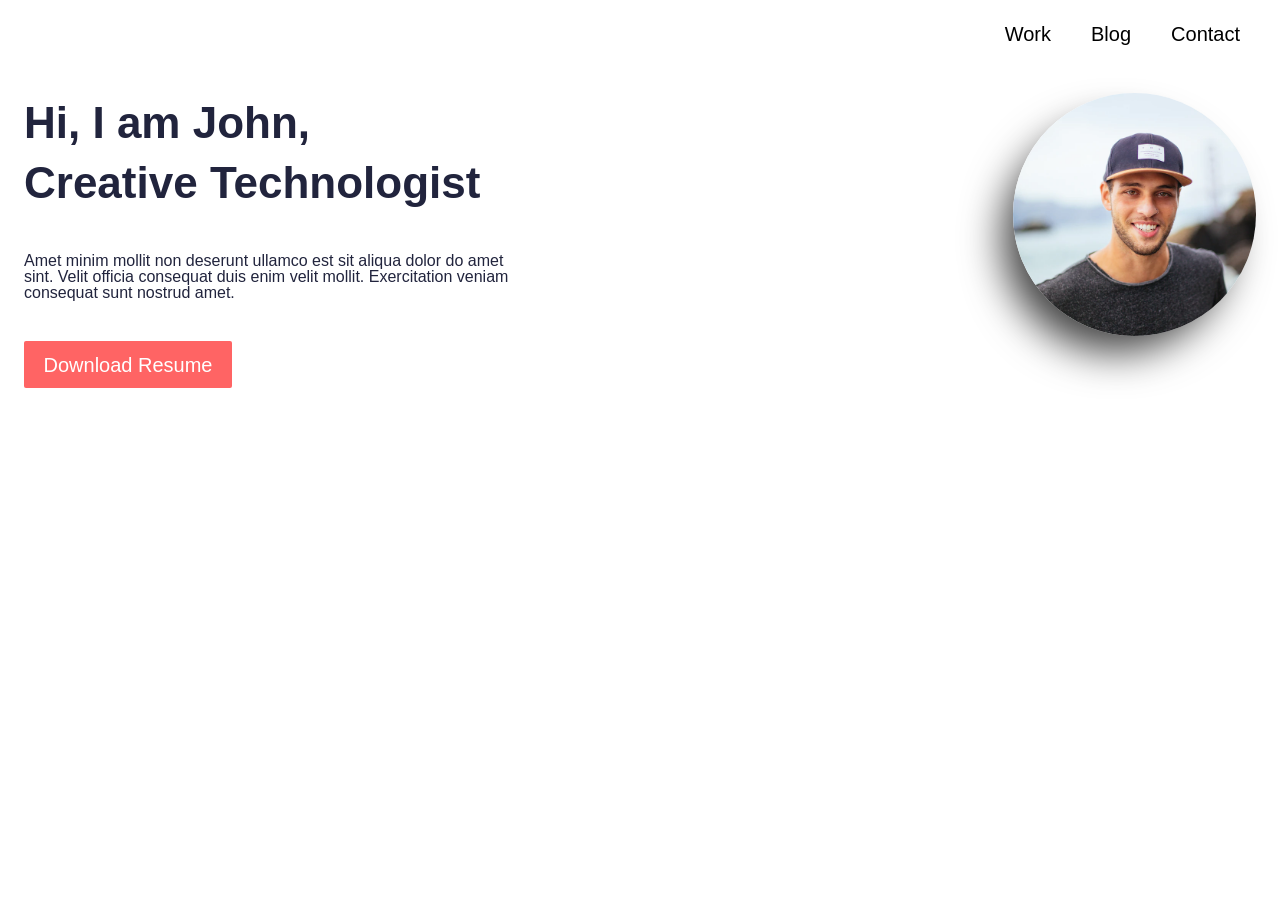
==== index.html @ c2d85d29 "feat: styles" ====
<!DOCTYPE html>
<html lang="en">
<head>
    <meta charset="UTF-8">
    <meta name="viewport" content="width=device-width, initial-scale=1.0">
    <title>Portfolio</title>
    <link rel="stylesheet" href="./index.css">
</head>
<body>
    <header>
        <nav>
            <ul>
                <li>
                    <a href="">Work</a>
                </li>
                <li>
                    <a href="">Blog</a>
                </li>
                <li>
                    <a href="">Contact</a>
                </li>
            </ul>
        </nav>
    </header>
    <main>
        <div class="left">
            <h1>Hi, I am John, <br>Creative Technologist</h1>
            <p>Amet minim mollit non deserunt ullamco est sit aliqua dolor do amet sint. Velit officia consequat duis enim velit mollit. Exercitation veniam consequat sunt nostrud amet.</p>
            <button class="download">Download Resume</button>
        </div>
        <div class="right">
            <img src="./image.png" alt="avatar">
        </div>
    </main>
    <section>
        
    </section>
    <footer></footer>
</body>
</html>
---- index.css ----
* {
    box-sizing: border-box;
    margin: 0;
    padding: 0;
    font-family: Heebo, sans-serif;
}

header {
    width: 100%;
    padding: 24px 40px;
}

ul {
    list-style: none;
    display: flex;
    justify-content: end;
    gap: 40px
}

li a {
    font-weight: 500;
    font-size: 20px;
    line-height: 100%;
    letter-spacing: 0px;
    text-align: right;
    text-decoration: none;
    color: #000000;
}

main {
    display: flex;
    justify-content: space-between;
    padding: 24px;
}

.left {
    display: flex;
    gap: 40px;
    flex-direction: column;
}

.left h1 {
    font-weight: 700;
    font-size: 44px;
    line-height: 60px;
    letter-spacing: 0px;
    color: #21243D;
}

.left p {
    width: 497px;
    font-weight: 400;
    font-size: 16px;
    line-height: 100%;
    letter-spacing: 0px;
    color: #21243D;
}

.download {
    font-family: Heebo, sans-serif;
    font-weight: 500;
    font-size: 20px;
    line-height: 100%;
    letter-spacing: 0px;
    color: #ffffff;
    width: 208px;
    height: 47px;
    opacity: 1;
    border-radius: 2px;
    background: #FF6464;
    padding: 8px 12px;
    border: none;
    cursor: pointer;
}

.right img {
    width: 243px;
    height: 243px;
    border-radius: 50%;
    object-fit: cover;
    box-shadow: -18px 24px 40px -8px rgba(0,0,0,0.75);
-webkit-box-shadow: -18px 24px 40px -8px rgba(0,0,0,0.75);
-moz-box-shadow: -18px 24px 40px -8px rgba(0,0,0,0.75);
}
.container{
    width: 100%;
    max-width: 856px;
    margin: 0 auto;
}
.post__header {
    display: flex; 
    justify-content: space-between;
    align-items: center;
    
}
post__header-title{
line-height: 60px;
size:24px;
font-weight:400px;

}



    @media screen and (width:425p){
    main{
        flex-direction: column-reverse;
        padding: 24px;


    }
    .left,.right{
        width: 100%;
    }

  
}
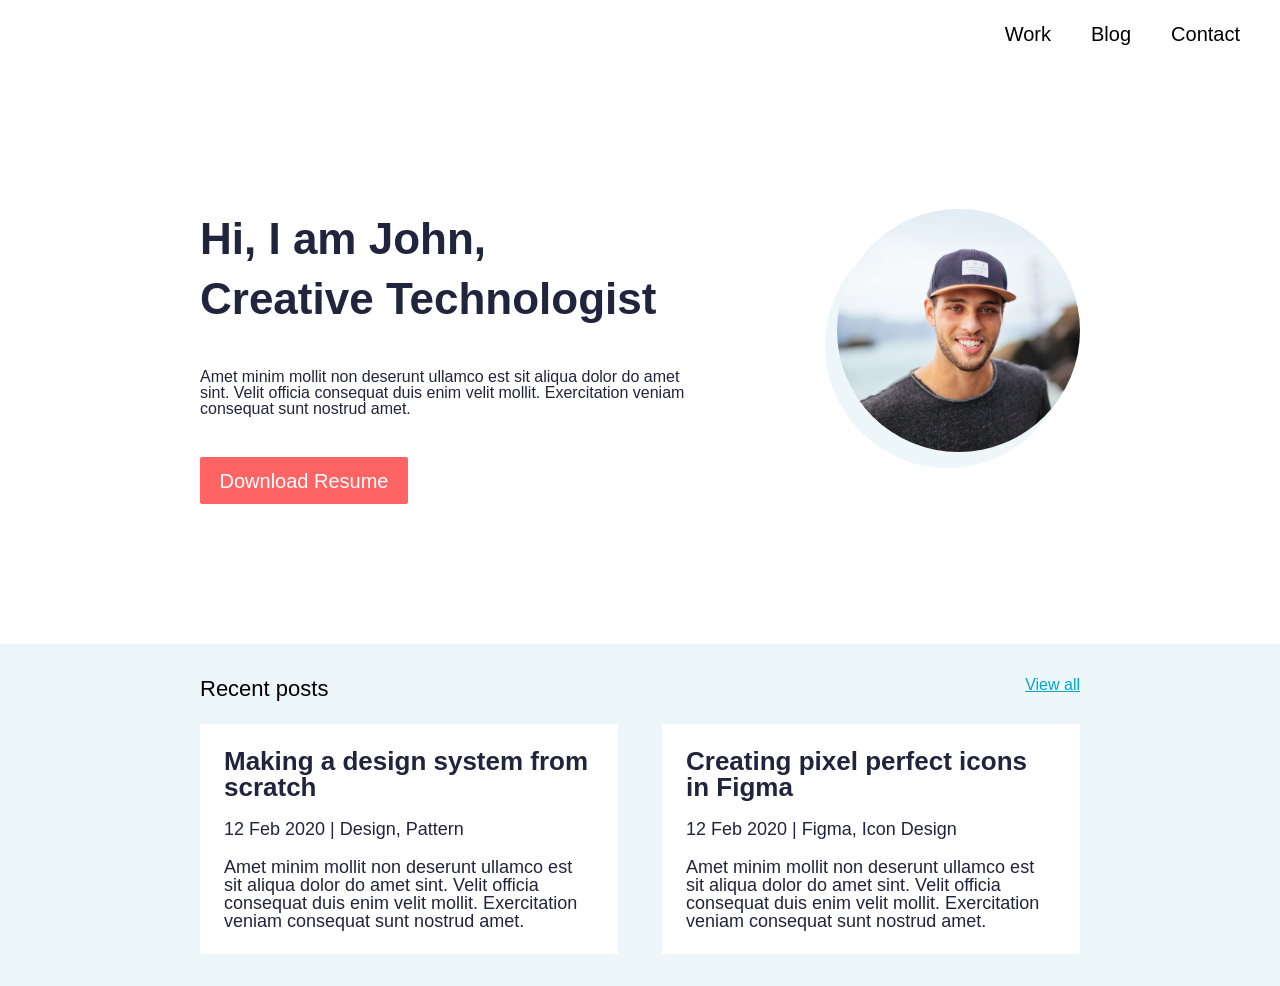
==== commit 1929dab6: "recent posts" ====
--- a/index.html
+++ b/index.html
@@ -22,7 +22,7 @@
             </ul>
         </nav>
     </header>
-    <main>
+    <main class="container">
         <div class="left">
             <h1>Hi, I am John, <br>Creative Technologist</h1>
             <p>Amet minim mollit non deserunt ullamco est sit aliqua dolor do amet sint. Velit officia consequat duis enim velit mollit. Exercitation veniam consequat sunt nostrud amet.</p>
@@ -32,8 +32,25 @@
             <img src="./image.png" alt="avatar">
         </div>
     </main>
-    <section>
-        
+    <section class="resent-posts">
+        <div class="container">
+            <div class="resent-posts_heading">
+                <p>Recent posts</p>
+                <a href="">View all</a>
+            </div>
+            <div class="resent-posts_items">
+                <div class="resent-posts_item">
+                    <h3>Making a design system from scratch</h3>
+                    <p>12 Feb 2020 <span>|</span> Design, Pattern</p>
+                    <p>Amet minim mollit non deserunt ullamco est sit aliqua dolor do amet sint. Velit officia consequat duis enim velit mollit. Exercitation veniam consequat sunt nostrud amet.</p>
+                </div>
+                <div class="resent-posts_item">
+                    <h3>Creating pixel perfect icons in Figma</h3>
+                    <p>12 Feb 2020 <span>|</span> Figma, Icon Design</p>
+                    <p>Amet minim mollit non deserunt ullamco est sit aliqua dolor do amet sint. Velit officia consequat duis enim velit mollit. Exercitation veniam consequat sunt nostrud amet.</p>
+                </div>
+            </div>
+        </div>
     </section>
     <footer></footer>
 </body>
--- a/index.css
+++ b/index.css
@@ -2,7 +2,6 @@
     box-sizing: border-box;
     margin: 0;
     padding: 0;
-    font-family: Heebo, sans-serif;
 }
 
 header {
@@ -18,6 +17,7 @@
 }
 
 li a {
+    font-family: Heebo, sans-serif;
     font-weight: 500;
     font-size: 20px;
     line-height: 100%;
@@ -30,7 +30,12 @@
 main {
     display: flex;
     justify-content: space-between;
-    padding: 24px;
+    padding-top: 140px;
+    padding-bottom: 140px;
+}
+
+.container {
+    margin: auto 200px;
 }
 
 .left {
@@ -40,6 +45,7 @@
 }
 
 .left h1 {
+    font-family: Heebo, sans-serif;
     font-weight: 700;
     font-size: 44px;
     line-height: 60px;
@@ -49,6 +55,7 @@
 
 .left p {
     width: 497px;
+    font-family: Heebo, sans-serif;
     font-weight: 400;
     font-size: 16px;
     line-height: 100%;
@@ -78,41 +85,92 @@
     height: 243px;
     border-radius: 50%;
     object-fit: cover;
-    box-shadow: -18px 24px 40px -8px rgba(0,0,0,0.75);
--webkit-box-shadow: -18px 24px 40px -8px rgba(0,0,0,0.75);
--moz-box-shadow: -18px 24px 40px -8px rgba(0,0,0,0.75);
+    box-shadow: -11px 15px 0px 1px rgba(237,247,250,1);
+    -webkit-box-shadow: -11px 15px 0px 1px rgba(237,247,250,1);
+    -moz-box-shadow: -11px 15px 0px 1px rgba(237,247,250,1);
 }
-.container{
+
+.resent-posts {
+    background-color: #EDF7FA;
+    padding: 32px 0;
+}
+
+.resent-posts_heading {
     width: 100%;
-    max-width: 856px;
-    margin: 0 auto;
+    display: flex;
+    justify-content: space-between;
 }
-.post__header {
-    display: flex; 
+
+.resent-posts_heading p {
+    font-family: Heebo, sans-serif;
+    font-weight: 400;
+    font-size: 22px;
+    letter-spacing: 0px;
+    vertical-align: bottom;
+}
+
+.resent-posts_heading a {
+    font-family: Heebo, sans-serif;
+    font-weight: 400;
+    font-size: 16px;
+    letter-spacing: 0px;
+    text-align: right;
+    color: #00A8CC;
+}
+
+.resent-posts_items {
+    display: flex;
     justify-content: space-between;
     align-items: center;
-    
-}
-post__header-title{
-line-height: 60px;
-size:24px;
-font-weight:400px;
-
+    margin-top: 22px;
+    gap: 20px;
 }
 
+.resent-posts_item {
+    width: 418px;
+    background-color: #FFFFFF;
+    padding: 24px;
+}
 
+.resent-posts_item h3 {
+    font-family: Heebo, sans-serif;
+    font-weight: 700;
+    font-size: 26px;
+    line-height: 100%;
+    letter-spacing: 0px;
+    color: #21243D;
+}
 
-    @media screen and (width:425p){
-    main{
+.resent-posts_item p {
+    font-family: Heebo, sans-serif;
+    font-weight: 400;
+    font-size: 18px;
+    line-height: 100%;
+    letter-spacing: 0px;
+    color: #21243D;
+    margin-top: 20px;
+}
+
+@media screen and (width: 425px) {
+    main {
         flex-direction: column-reverse;
         padding: 24px;
+    }
 
-
-    }
-    .left,.right{
+    .left, .right {
         width: 100%;
     }
 
-  
-}
+    .right {
+        display: flex;
+        align-items: center;
+    }
 
+    .left h1 {
+        font-family: Heebo, sans-serif;
+        font-weight: 700;
+        font-size: 32px;
+        line-height: 40px;
+        text-align: center;
+    }
+}
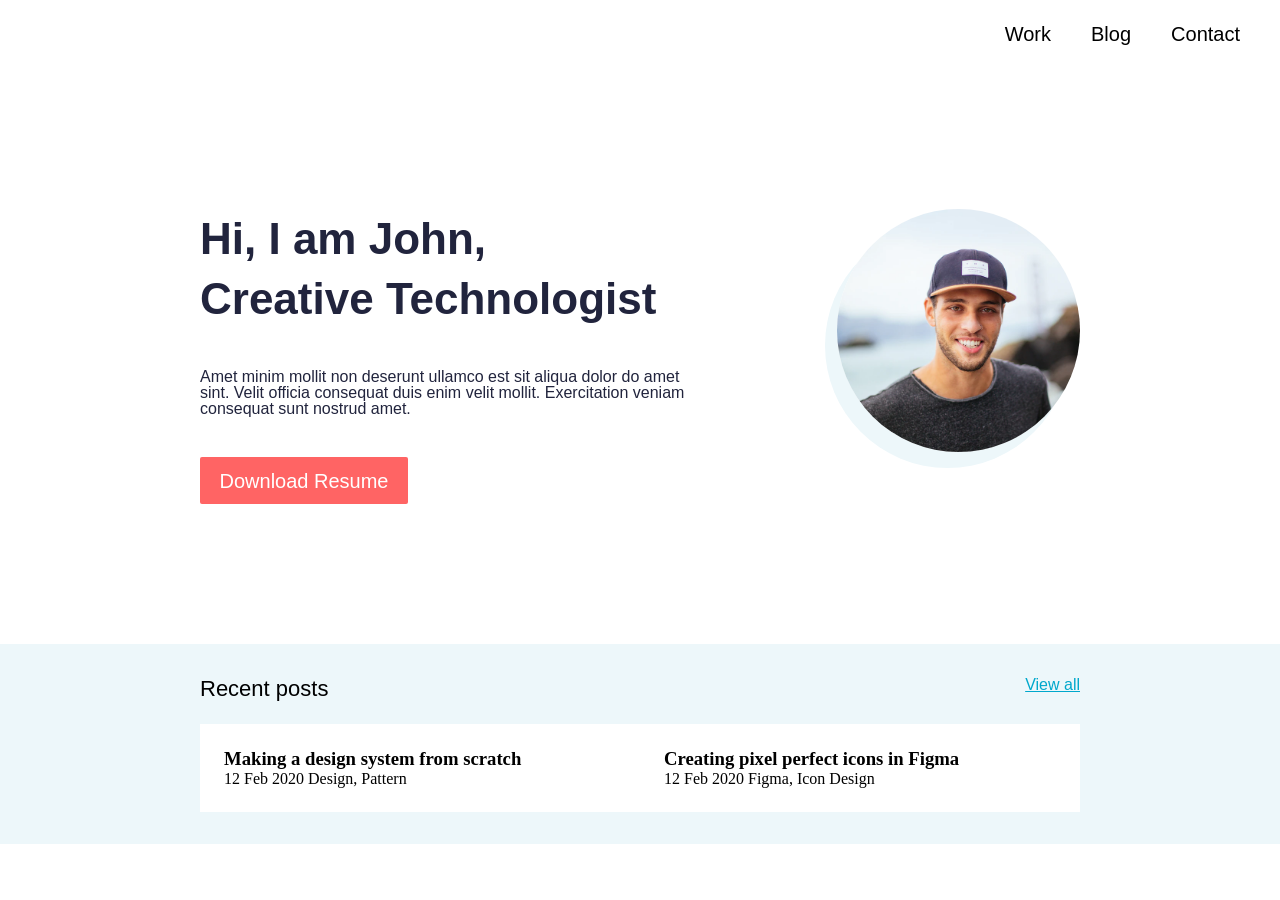
==== commit 90e74381: "recent posts" ====
--- a/index.html
+++ b/index.html
@@ -41,13 +41,12 @@
             <div class="resent-posts_items">
                 <div class="resent-posts_item">
                     <h3>Making a design system from scratch</h3>
-                    <p>12 Feb 2020 <span>|</span> Design, Pattern</p>
-                    <p>Amet minim mollit non deserunt ullamco est sit aliqua dolor do amet sint. Velit officia consequat duis enim velit mollit. Exercitation veniam consequat sunt nostrud amet.</p>
+                    <p>12 Feb 2020 <span></span> Design, Pattern</p>
                 </div>
                 <div class="resent-posts_item">
                     <h3>Creating pixel perfect icons in Figma</h3>
-                    <p>12 Feb 2020 <span>|</span> Figma, Icon Design</p>
-                    <p>Amet minim mollit non deserunt ullamco est sit aliqua dolor do amet sint. Velit officia consequat duis enim velit mollit. Exercitation veniam consequat sunt nostrud amet.</p>
+                    <p></p>
+                    <p>12 Feb 2020 <span> Figma, Icon Design</span></p>
                 </div>
             </div>
         </div>
--- a/index.css
+++ b/index.css
@@ -123,33 +123,14 @@
     justify-content: space-between;
     align-items: center;
     margin-top: 22px;
-    gap: 20px;
 }
 
 .resent-posts_item {
-    width: 418px;
     background-color: #FFFFFF;
     padding: 24px;
+    width: 50%;
 }
 
-.resent-posts_item h3 {
-    font-family: Heebo, sans-serif;
-    font-weight: 700;
-    font-size: 26px;
-    line-height: 100%;
-    letter-spacing: 0px;
-    color: #21243D;
-}
-
-.resent-posts_item p {
-    font-family: Heebo, sans-serif;
-    font-weight: 400;
-    font-size: 18px;
-    line-height: 100%;
-    letter-spacing: 0px;
-    color: #21243D;
-    margin-top: 20px;
-}
 
 @media screen and (width: 425px) {
     main {
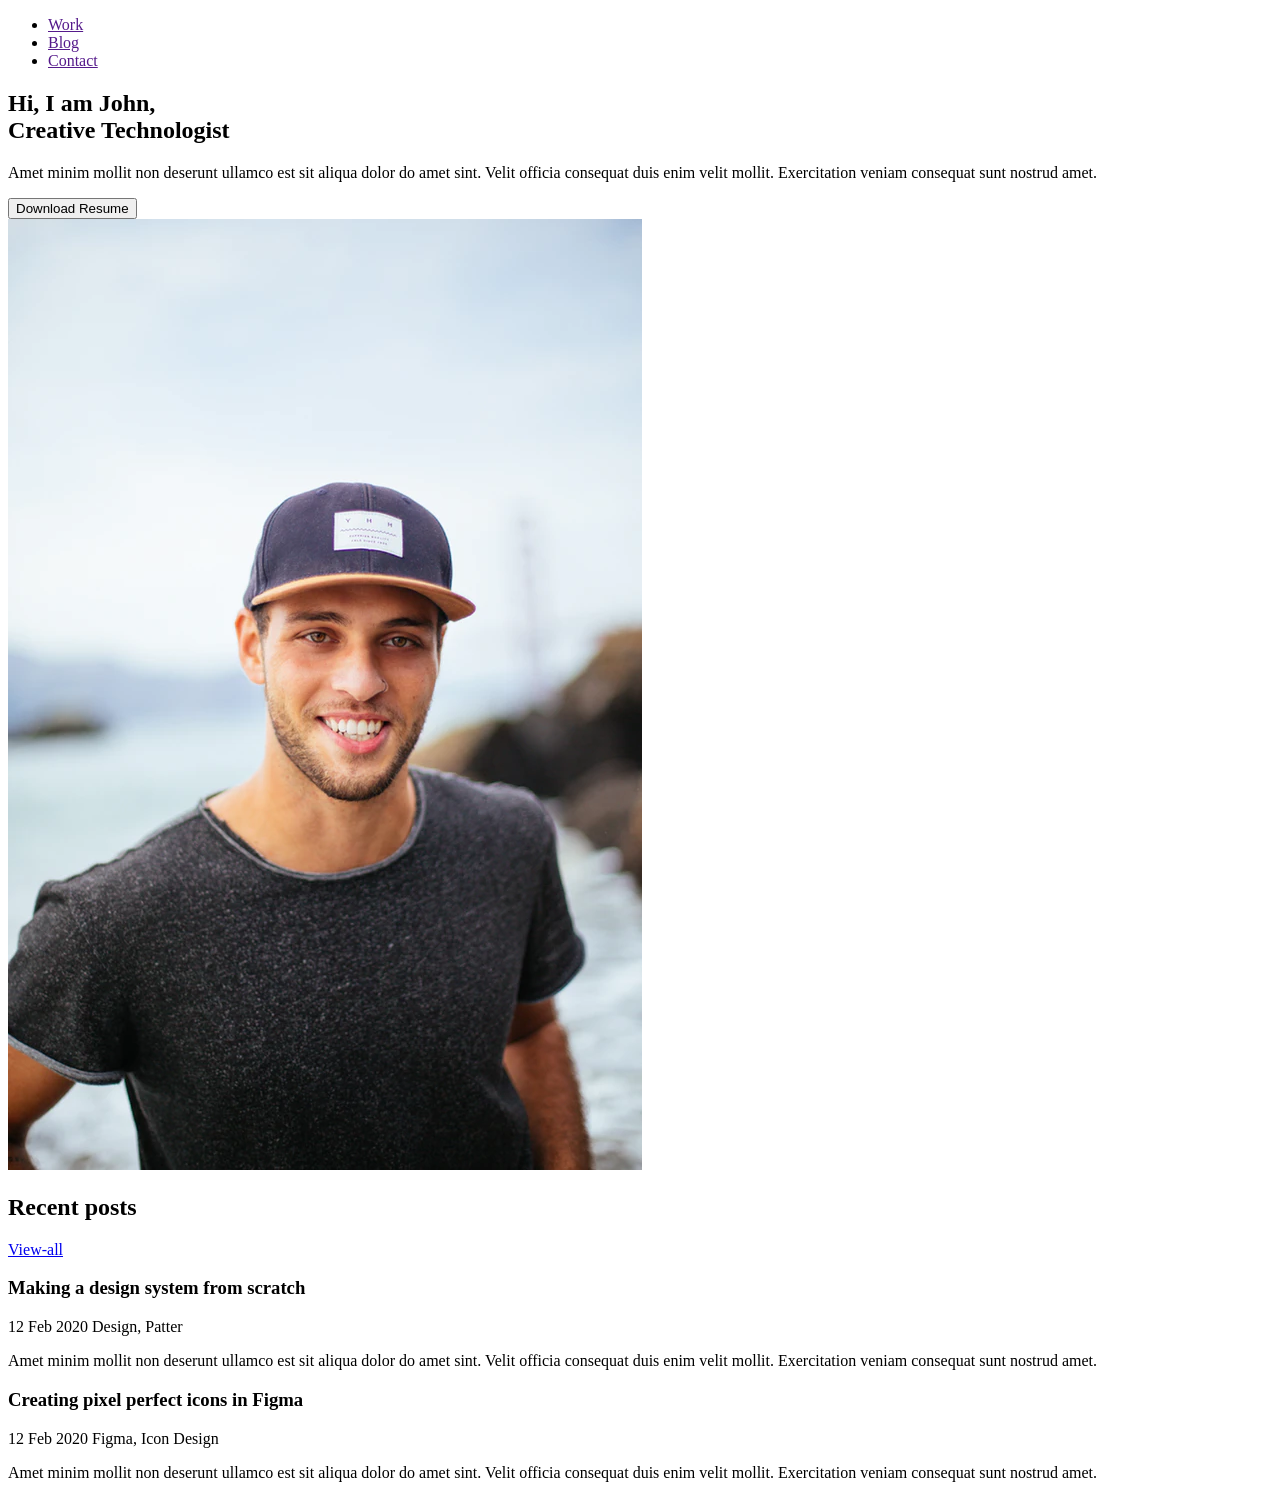
==== commit e943dd18: "add new files" ====
--- a/index.html
+++ b/index.html
@@ -4,53 +4,71 @@
     <meta charset="UTF-8">
     <meta name="viewport" content="width=device-width, initial-scale=1.0">
     <title>Portfolio</title>
-    <link rel="stylesheet" href="./index.css">
+    <link rel="stylesheet" href="./index copy.css.css">
 </head>
 <body>
-    <header>
-        <nav>
-            <ul>
-                <li>
-                    <a href="">Work</a>
-                </li>
-                <li>
-                    <a href="">Blog</a>
-                </li>
-                <li>
-                    <a href="">Contact</a>
-                </li>
+     <header class="container">
+        <nav aria-label="Main">
+            <ul class="nav-list">
+                <li ><a href="">Work</a></li>
+                <li><a href="">Blog</a></li>
+                <li><a href="">Contact</a></li>
             </ul>
         </nav>
     </header>
-    <main class="container">
-        <div class="left">
-            <h1>Hi, I am John, <br>Creative Technologist</h1>
-            <p>Amet minim mollit non deserunt ullamco est sit aliqua dolor do amet sint. Velit officia consequat duis enim velit mollit. Exercitation veniam consequat sunt nostrud amet.</p>
-            <button class="download">Download Resume</button>
-        </div>
-        <div class="right">
+
+    <main>
+        <!-- Hero -->
+        <section class="hero container">
+            <div class="hero-text">
+                <h1>Hi, I am John, <br>Creative Technologist</h1>
+                <p>Amet minim mollit non deserunt ullamco est sit aliqua dolor do amet sint. Velit officia consequat duis enim velit mollit. Exercitation veniam consequat sunt nostrud amet.</p>
+                <button class="download">Download Resume</button>
+            </div>
             <img src="./image.png" alt="avatar">
-        </div>
-    </main>
-    <section class="resent-posts">
-        <div class="container">
-            <div class="resent-posts_heading">
-                <p>Recent posts</p>
-                <a href="">View all</a>
-            </div>
-            <div class="resent-posts_items">
-                <div class="resent-posts_item">
-                    <h3>Making a design system from scratch</h3>
-                    <p>12 Feb 2020 <span></span> Design, Pattern</p>
-                </div>
-                <div class="resent-posts_item">
-                    <h3>Creating pixel perfect icons in Figma</h3>
-                    <p></p>
-                    <p>12 Feb 2020 <span> Figma, Icon Design</span></p>
+        </section>
+
+          <!-- Recent posts -->
+        <section class="recent-posts" id="blog">
+            <div class="container">
+                <section class="recent-posts">
+                    <div class="selection-header">
+                        <h2>Recent posts</h2>
+                        <a href="#" class="view-all">View-all</a>
+                     </div>
+
+                <div class="posts-cards">
+                    <!-- article — самостоятельная, завершённая часть контента -->
+                    <article class="card">
+                        <h3>Making a design system from scratch</h3>
+                        <p class="card-info">
+                            <time datetime="time">12 Feb 2020</time>
+                            <span class="divider" aria-hidden="true"></span>
+                            <span>Design, Patter</span>
+                        </p>
+                        <p>Amet minim mollit non deserunt ullamco est sit aliqua dolor do amet sint. Velit officia consequat duis enim velit mollit. Exercitation veniam consequat sunt nostrud amet.</p>
+                    </article class="card">
+                    <article>
+                        <h3>Creating pixel perfect icons in Figma</h3>
+                        <p>
+                            <time datetime="time">12 Feb 2020</time>
+                            <span class="divider" aria-hidden="true"></span>
+                            <span>Figma, Icon Design</span>
+                        </p>
+                        <p>Amet minim mollit non deserunt ullamco est sit aliqua dolor do amet sint. Velit officia consequat duis enim velit mollit. Exercitation veniam consequat sunt nostrud amet.</p>
+                    </article>
                 </div>
             </div>
-        </div>
-    </section>
-    <footer></footer>
+        </section>
+
+        <section class="works container">
+            <h2></h2>
+        </section>
+    </main>
+
+    <footer>
+
+    </footer>
+    
 </body>
 </html>
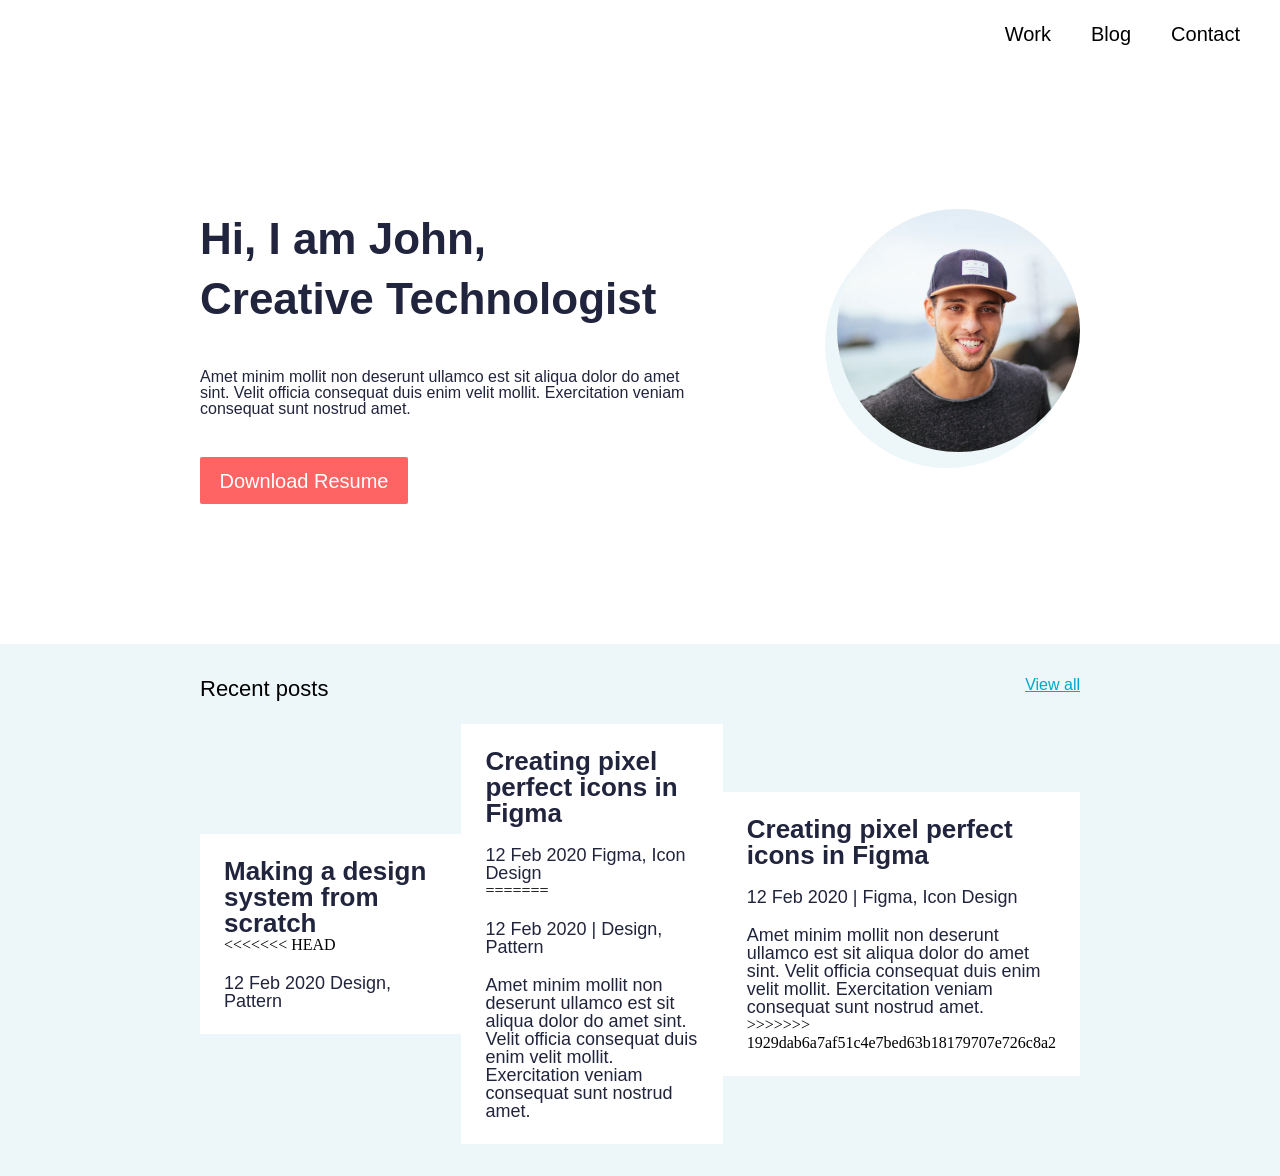
==== commit d1f14871: "Resolve merge conflict with main" ====
--- a/index.html
+++ b/index.html
@@ -4,71 +4,63 @@
     <meta charset="UTF-8">
     <meta name="viewport" content="width=device-width, initial-scale=1.0">
     <title>Portfolio</title>
-    <link rel="stylesheet" href="./index copy.css.css">
+    <link rel="stylesheet" href="./index.css">
 </head>
 <body>
-     <header class="container">
-        <nav aria-label="Main">
-            <ul class="nav-list">
-                <li ><a href="">Work</a></li>
-                <li><a href="">Blog</a></li>
-                <li><a href="">Contact</a></li>
+    <header>
+        <nav>
+            <ul>
+                <li>
+                    <a href="">Work</a>
+                </li>
+                <li>
+                    <a href="">Blog</a>
+                </li>
+                <li>
+                    <a href="">Contact</a>
+                </li>
             </ul>
         </nav>
     </header>
-
-    <main>
-        <!-- Hero -->
-        <section class="hero container">
-            <div class="hero-text">
-                <h1>Hi, I am John, <br>Creative Technologist</h1>
-                <p>Amet minim mollit non deserunt ullamco est sit aliqua dolor do amet sint. Velit officia consequat duis enim velit mollit. Exercitation veniam consequat sunt nostrud amet.</p>
-                <button class="download">Download Resume</button>
+    <main class="container">
+        <div class="left">
+            <h1>Hi, I am John, <br>Creative Technologist</h1>
+            <p>Amet minim mollit non deserunt ullamco est sit aliqua dolor do amet sint. Velit officia consequat duis enim velit mollit. Exercitation veniam consequat sunt nostrud amet.</p>
+            <button class="download">Download Resume</button>
+        </div>
+        <div class="right">
+            <img src="./image.png" alt="avatar">
+        </div>
+    </main>
+    <section class="resent-posts">
+        <div class="container">
+            <div class="resent-posts_heading">
+                <p>Recent posts</p>
+                <a href="">View all</a>
             </div>
-            <img src="./image.png" alt="avatar">
-        </section>
-
-          <!-- Recent posts -->
-        <section class="recent-posts" id="blog">
-            <div class="container">
-                <section class="recent-posts">
-                    <div class="selection-header">
-                        <h2>Recent posts</h2>
-                        <a href="#" class="view-all">View-all</a>
-                     </div>
-
-                <div class="posts-cards">
-                    <!-- article — самостоятельная, завершённая часть контента -->
-                    <article class="card">
-                        <h3>Making a design system from scratch</h3>
-                        <p class="card-info">
-                            <time datetime="time">12 Feb 2020</time>
-                            <span class="divider" aria-hidden="true"></span>
-                            <span>Design, Patter</span>
-                        </p>
-                        <p>Amet minim mollit non deserunt ullamco est sit aliqua dolor do amet sint. Velit officia consequat duis enim velit mollit. Exercitation veniam consequat sunt nostrud amet.</p>
-                    </article class="card">
-                    <article>
-                        <h3>Creating pixel perfect icons in Figma</h3>
-                        <p>
-                            <time datetime="time">12 Feb 2020</time>
-                            <span class="divider" aria-hidden="true"></span>
-                            <span>Figma, Icon Design</span>
-                        </p>
-                        <p>Amet minim mollit non deserunt ullamco est sit aliqua dolor do amet sint. Velit officia consequat duis enim velit mollit. Exercitation veniam consequat sunt nostrud amet.</p>
-                    </article>
+            <div class="resent-posts_items">
+                <div class="resent-posts_item">
+                    <h3>Making a design system from scratch</h3>
+<<<<<<< HEAD
+                    <p>12 Feb 2020 <span></span> Design, Pattern</p>
+                </div>
+                <div class="resent-posts_item">
+                    <h3>Creating pixel perfect icons in Figma</h3>
+                    <p></p>
+                    <p>12 Feb 2020 <span> Figma, Icon Design</span></p>
+=======
+                    <p>12 Feb 2020 <span>|</span> Design, Pattern</p>
+                    <p>Amet minim mollit non deserunt ullamco est sit aliqua dolor do amet sint. Velit officia consequat duis enim velit mollit. Exercitation veniam consequat sunt nostrud amet.</p>
+                </div>
+                <div class="resent-posts_item">
+                    <h3>Creating pixel perfect icons in Figma</h3>
+                    <p>12 Feb 2020 <span>|</span> Figma, Icon Design</p>
+                    <p>Amet minim mollit non deserunt ullamco est sit aliqua dolor do amet sint. Velit officia consequat duis enim velit mollit. Exercitation veniam consequat sunt nostrud amet.</p>
+>>>>>>> 1929dab6a7af51c4e7bed63b18179707e726c8a2
                 </div>
             </div>
-        </section>
-
-        <section class="works container">
-            <h2></h2>
-        </section>
-    </main>
-
-    <footer>
-
-    </footer>
-    
+        </div>
+    </section>
+    <footer></footer>
 </body>
 </html>
--- a/index.css
+++ b/index.css
@@ -0,0 +1,187 @@
+* {
+    box-sizing: border-box;
+    margin: 0;
+    padding: 0;
+}
+
+header {
+    width: 100%;
+    padding: 24px 40px;
+}
+
+ul {
+    list-style: none;
+    display: flex;
+    justify-content: end;
+    gap: 40px
+}
+
+li a {
+    font-family: Heebo, sans-serif;
+    font-weight: 500;
+    font-size: 20px;
+    line-height: 100%;
+    letter-spacing: 0px;
+    text-align: right;
+    text-decoration: none;
+    color: #000000;
+}
+
+main {
+    display: flex;
+    justify-content: space-between;
+    padding-top: 140px;
+    padding-bottom: 140px;
+}
+
+.container {
+    margin: auto 200px;
+}
+
+.left {
+    display: flex;
+    gap: 40px;
+    flex-direction: column;
+}
+
+.left h1 {
+    font-family: Heebo, sans-serif;
+    font-weight: 700;
+    font-size: 44px;
+    line-height: 60px;
+    letter-spacing: 0px;
+    color: #21243D;
+}
+
+.left p {
+    width: 497px;
+    font-family: Heebo, sans-serif;
+    font-weight: 400;
+    font-size: 16px;
+    line-height: 100%;
+    letter-spacing: 0px;
+    color: #21243D;
+}
+
+.download {
+    font-family: Heebo, sans-serif;
+    font-weight: 500;
+    font-size: 20px;
+    line-height: 100%;
+    letter-spacing: 0px;
+    color: #ffffff;
+    width: 208px;
+    height: 47px;
+    opacity: 1;
+    border-radius: 2px;
+    background: #FF6464;
+    padding: 8px 12px;
+    border: none;
+    cursor: pointer;
+}
+
+.right img {
+    width: 243px;
+    height: 243px;
+    border-radius: 50%;
+    object-fit: cover;
+    box-shadow: -11px 15px 0px 1px rgba(237,247,250,1);
+    -webkit-box-shadow: -11px 15px 0px 1px rgba(237,247,250,1);
+    -moz-box-shadow: -11px 15px 0px 1px rgba(237,247,250,1);
+}
+
+.resent-posts {
+    background-color: #EDF7FA;
+    padding: 32px 0;
+}
+
+.resent-posts_heading {
+    width: 100%;
+    display: flex;
+    justify-content: space-between;
+}
+
+.resent-posts_heading p {
+    font-family: Heebo, sans-serif;
+    font-weight: 400;
+    font-size: 22px;
+    letter-spacing: 0px;
+    vertical-align: bottom;
+}
+
+.resent-posts_heading a {
+    font-family: Heebo, sans-serif;
+    font-weight: 400;
+    font-size: 16px;
+    letter-spacing: 0px;
+    text-align: right;
+    color: #00A8CC;
+}
+
+.resent-posts_items {
+    display: flex;
+    justify-content: space-between;
+    align-items: center;
+    margin-top: 22px;
+<<<<<<< HEAD
+}
+
+.resent-posts_item {
+    background-color: #FFFFFF;
+    padding: 24px;
+    width: 50%;
+}
+
+=======
+    gap: 20px;
+}
+
+.resent-posts_item {
+    width: 418px;
+    background-color: #FFFFFF;
+    padding: 24px;
+}
+
+.resent-posts_item h3 {
+    font-family: Heebo, sans-serif;
+    font-weight: 700;
+    font-size: 26px;
+    line-height: 100%;
+    letter-spacing: 0px;
+    color: #21243D;
+}
+
+.resent-posts_item p {
+    font-family: Heebo, sans-serif;
+    font-weight: 400;
+    font-size: 18px;
+    line-height: 100%;
+    letter-spacing: 0px;
+    color: #21243D;
+    margin-top: 20px;
+}
+>>>>>>> 1929dab6a7af51c4e7bed63b18179707e726c8a2
+
+@media screen and (width: 425px) {
+    main {
+        flex-direction: column-reverse;
+        padding: 24px;
+    }
+
+    .left, .right {
+        width: 100%;
+    }
+
+    .right {
+        display: flex;
+        align-items: center;
+    }
+
+    .left h1 {
+        font-family: Heebo, sans-serif;
+        font-weight: 700;
+        font-size: 32px;
+        line-height: 40px;
+        text-align: center;
+    }
+}
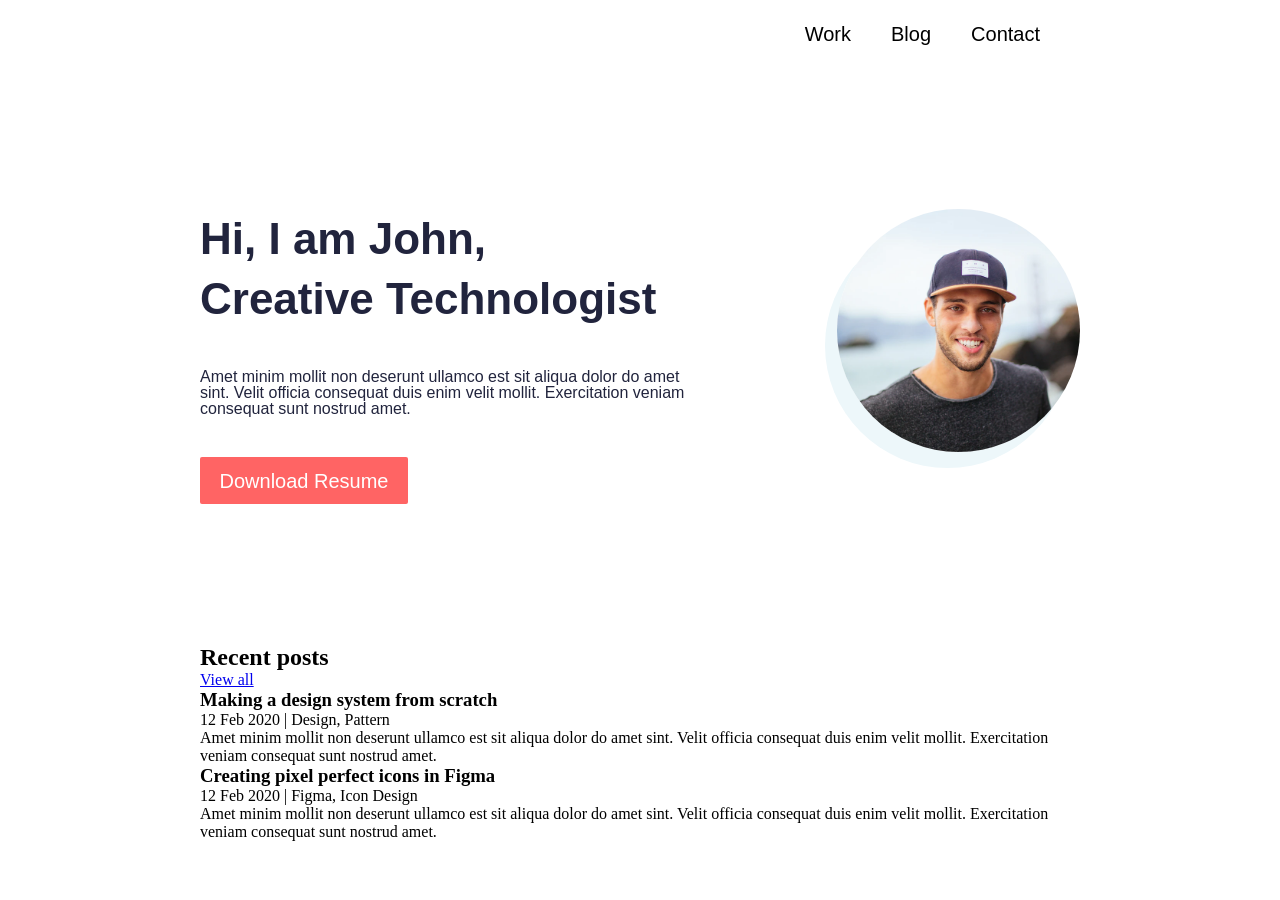
==== commit d5fe7f36: "Finish Lending" ====
--- a/index.html
+++ b/index.html
@@ -7,7 +7,8 @@
     <link rel="stylesheet" href="./index.css">
 </head>
 <body>
-    <header>
+    <div class="container">
+        <header>
         <nav>
             <ul>
                 <li>
@@ -21,8 +22,10 @@
                 </li>
             </ul>
         </nav>
-    </header>
-    <main class="container">
+         </header></div>
+<div class="container">
+        <main>
+        
         <div class="left">
             <h1>Hi, I am John, <br>Creative Technologist</h1>
             <p>Amet minim mollit non deserunt ullamco est sit aliqua dolor do amet sint. Velit officia consequat duis enim velit mollit. Exercitation veniam consequat sunt nostrud amet.</p>
@@ -31,36 +34,41 @@
         <div class="right">
             <img src="./image.png" alt="avatar">
         </div>
-    </main>
-    <section class="resent-posts">
-        <div class="container">
-            <div class="resent-posts_heading">
-                <p>Recent posts</p>
-                <a href="">View all</a>
-            </div>
-            <div class="resent-posts_items">
-                <div class="resent-posts_item">
-                    <h3>Making a design system from scratch</h3>
-<<<<<<< HEAD
-                    <p>12 Feb 2020 <span></span> Design, Pattern</p>
+   
+        </div>
+            <section class="recent-posts">
+            <div class="container">
+                <div class="section-header">
+                    <h2>Recent posts</h2>
+                    <a href="#" class="view-all">View all</a>
                 </div>
-                <div class="resent-posts_item">
-                    <h3>Creating pixel perfect icons in Figma</h3>
-                    <p></p>
-                    <p>12 Feb 2020 <span> Figma, Icon Design</span></p>
-=======
-                    <p>12 Feb 2020 <span>|</span> Design, Pattern</p>
-                    <p>Amet minim mollit non deserunt ullamco est sit aliqua dolor do amet sint. Velit officia consequat duis enim velit mollit. Exercitation veniam consequat sunt nostrud amet.</p>
-                </div>
-                <div class="resent-posts_item">
-                    <h3>Creating pixel perfect icons in Figma</h3>
-                    <p>12 Feb 2020 <span>|</span> Figma, Icon Design</p>
-                    <p>Amet minim mollit non deserunt ullamco est sit aliqua dolor do amet sint. Velit officia consequat duis enim velit mollit. Exercitation veniam consequat sunt nostrud amet.</p>
->>>>>>> 1929dab6a7af51c4e7bed63b18179707e726c8a2
+                <div class="posts-cards">
+                    <!-- article - семантический элемент, который представляет собой самостоятельную, 
+                     независимую и завершённую часть контента на страницее -->
+                    <article class="card">
+                            <h3>Making a design system from scratch</h3>
+                            <div class="card-info">
+                                <span>12 Feb 2020</span>
+                                <span class="divider">|</span>
+                                <span>Design, Pattern</span>
+                            </div>
+                            <p>Amet minim mollit non deserunt ullamco est sit aliqua dolor do amet sint. Velit officia consequat duis enim velit mollit. Exercitation veniam consequat sunt nostrud amet.</p>
+                    </article>
+                    <article class="card">
+                            <h3>Creating pixel perfect icons in Figma</h3>
+                            <div class="card-info">
+                                <span>12 Feb 2020</span>
+                                <span class="divider">|</span>
+                                <span>Figma, Icon Design</span>
+                            </div>
+                            <p>Amet minim mollit non deserunt ullamco est sit aliqua dolor do amet sint. Velit officia consequat duis enim velit mollit. Exercitation veniam consequat sunt nostrud amet.</p>
+                    </article>
                 </div>
             </div>
-        </div>
-    </section>
-    <footer></footer>
+        </section>
+         </main>    
+    <footer>
+        
+    </footer>
 </body>
 </html>
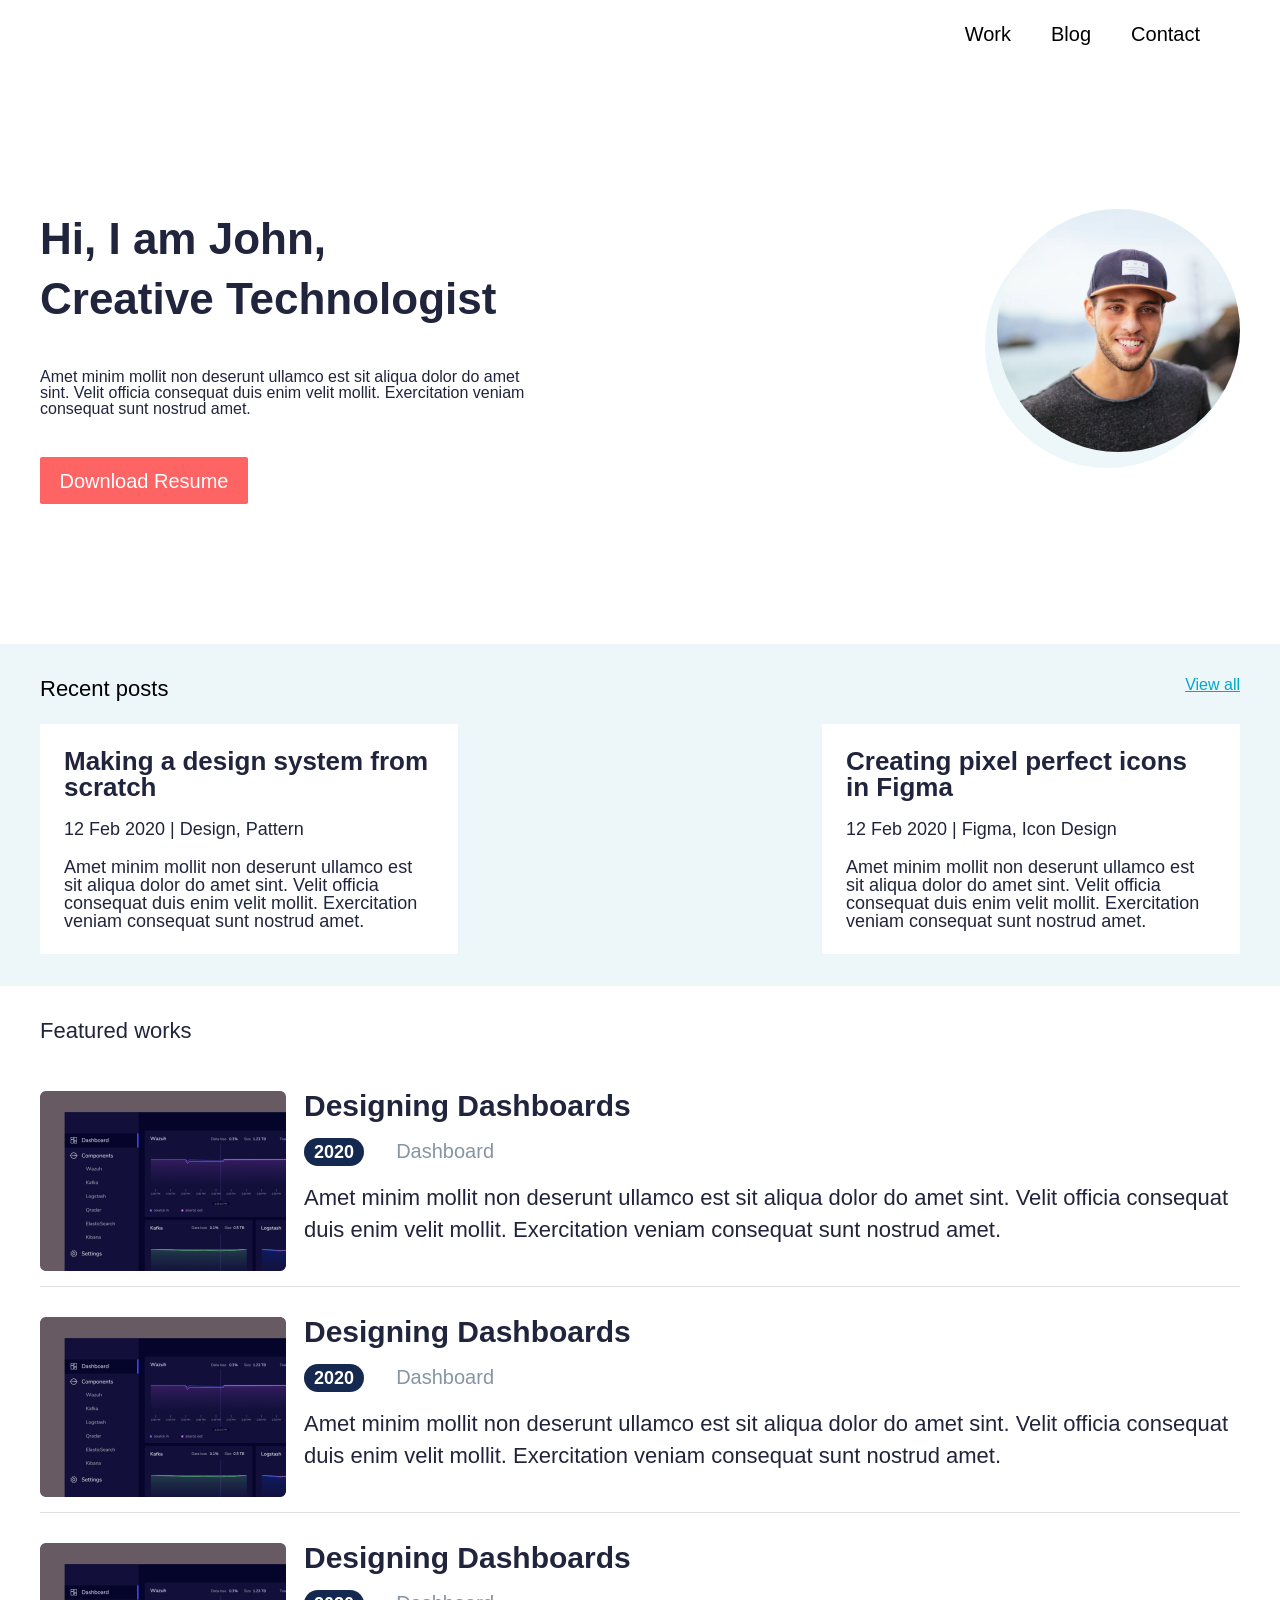
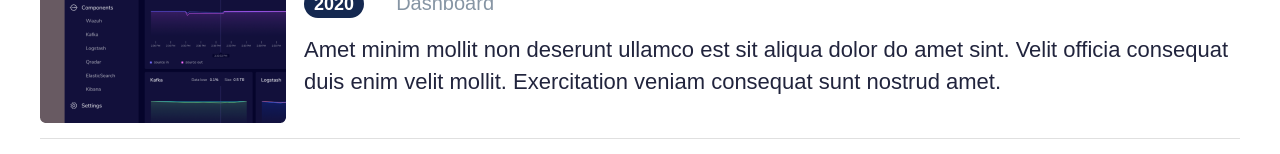
==== commit 0f3ce9bc: "works" ====
--- a/index.html
+++ b/index.html
@@ -7,8 +7,7 @@
     <link rel="stylesheet" href="./index.css">
 </head>
 <body>
-    <div class="container">
-        <header>
+    <header>
         <nav>
             <ul>
                 <li>
@@ -22,10 +21,8 @@
                 </li>
             </ul>
         </nav>
-         </header></div>
-<div class="container">
-        <main>
-        
+    </header>
+    <main class="container">
         <div class="left">
             <h1>Hi, I am John, <br>Creative Technologist</h1>
             <p>Amet minim mollit non deserunt ullamco est sit aliqua dolor do amet sint. Velit officia consequat duis enim velit mollit. Exercitation veniam consequat sunt nostrud amet.</p>
@@ -34,41 +31,67 @@
         <div class="right">
             <img src="./image.png" alt="avatar">
         </div>
-   
-        </div>
-            <section class="recent-posts">
-            <div class="container">
-                <div class="section-header">
-                    <h2>Recent posts</h2>
-                    <a href="#" class="view-all">View all</a>
+    </main>
+    <section class="resent-posts">
+        <div class="container">
+            <div class="resent-posts_heading">
+                <p>Recent posts</p>
+                <a href="">View all</a>
+            </div>
+            <div class="resent-posts_items">
+                <div class="resent-posts_item">
+                    <h3>Making a design system from scratch</h3>
+                    <p>12 Feb 2020 <span>|</span> Design, Pattern</p>
+                    <p>Amet minim mollit non deserunt ullamco est sit aliqua dolor do amet sint. Velit officia consequat duis enim velit mollit. Exercitation veniam consequat sunt nostrud amet.</p>
                 </div>
-                <div class="posts-cards">
-                    <!-- article - семантический элемент, который представляет собой самостоятельную, 
-                     независимую и завершённую часть контента на страницее -->
-                    <article class="card">
-                            <h3>Making a design system from scratch</h3>
-                            <div class="card-info">
-                                <span>12 Feb 2020</span>
-                                <span class="divider">|</span>
-                                <span>Design, Pattern</span>
-                            </div>
-                            <p>Amet minim mollit non deserunt ullamco est sit aliqua dolor do amet sint. Velit officia consequat duis enim velit mollit. Exercitation veniam consequat sunt nostrud amet.</p>
-                    </article>
-                    <article class="card">
-                            <h3>Creating pixel perfect icons in Figma</h3>
-                            <div class="card-info">
-                                <span>12 Feb 2020</span>
-                                <span class="divider">|</span>
-                                <span>Figma, Icon Design</span>
-                            </div>
-                            <p>Amet minim mollit non deserunt ullamco est sit aliqua dolor do amet sint. Velit officia consequat duis enim velit mollit. Exercitation veniam consequat sunt nostrud amet.</p>
-                    </article>
+                <div class="resent-posts_item">
+                    <h3>Creating pixel perfect icons in Figma</h3>
+                    <p>12 Feb 2020 <span>|</span> Figma, Icon Design</p>
+                    <p>Amet minim mollit non deserunt ullamco est sit aliqua dolor do amet sint. Velit officia consequat duis enim velit mollit. Exercitation veniam consequat sunt nostrud amet.</p>
                 </div>
             </div>
-        </section>
-         </main>    
-    <footer>
-        
-    </footer>
+        </div>
+    </section>
+    <section class="works container">
+        <p>Featured works</p>
+
+        <div class="works_block">
+            <img src="./first.png" alt="#" width="246">
+
+            <div class="works_block_content">
+                <h3>Designing Dashboards</h3>
+                <p>
+                    <span class="year">2020</span>
+                    <span class="work-title">Dashboard</span>
+                </p>
+                <p class="work-text">Amet minim mollit non deserunt ullamco est sit aliqua dolor do amet sint. Velit officia consequat duis enim velit mollit. Exercitation veniam consequat sunt nostrud amet.</p>
+            </div>
+        </div>
+        <div class="works_block">
+            <img src="./first.png" alt="#" width="246">
+
+            <div class="works_block_content">
+                <h3>Designing Dashboards</h3>
+                <p>
+                    <span class="year">2020</span>
+                    <span class="work-title">Dashboard</span>
+                </p>
+                <p class="work-text">Amet minim mollit non deserunt ullamco est sit aliqua dolor do amet sint. Velit officia consequat duis enim velit mollit. Exercitation veniam consequat sunt nostrud amet.</p>
+            </div>
+        </div>
+        <div class="works_block">
+            <img src="./first.png" alt="#" width="246">
+
+            <div class="works_block_content">
+                <h3>Designing Dashboards</h3>
+                <p>
+                    <span class="year">2020</span>
+                    <span class="work-title">Dashboard</span>
+                </p>
+                <p class="work-text">Amet minim mollit non deserunt ullamco est sit aliqua dolor do amet sint. Velit officia consequat duis enim velit mollit. Exercitation veniam consequat sunt nostrud amet.</p>
+            </div>
+        </div>
+    </section>
+    <footer></footer>
 </body>
 </html>
--- a/index.css
+++ b/index.css
@@ -5,8 +5,9 @@
 }
 
 header {
-    width: 100%;
+    max-width: 1200px;
     padding: 24px 40px;
+    margin: 0 auto;
 }
 
 ul {
@@ -35,7 +36,8 @@
 }
 
 .container {
-    margin: auto 200px;
+    max-width: 1200px;
+    margin: 0 auto;
 }
 
 .left {
@@ -123,16 +125,6 @@
     justify-content: space-between;
     align-items: center;
     margin-top: 22px;
-<<<<<<< HEAD
-}
-
-.resent-posts_item {
-    background-color: #FFFFFF;
-    padding: 24px;
-    width: 50%;
-}
-
-=======
     gap: 20px;
 }
 
@@ -160,7 +152,68 @@
     color: #21243D;
     margin-top: 20px;
 }
->>>>>>> 1929dab6a7af51c4e7bed63b18179707e726c8a2
+
+.works {
+    margin: 15px auto;
+}
+
+.works p {
+    font-family: Heebo, sans-serif;
+    font-weight: 400;
+    font-size: 22px;
+    line-height: 60px;
+    letter-spacing: 0px;
+    color: #21243D;
+}
+
+.works_block {
+    width: 100%;
+    display: flex;
+    gap: 18px;
+    border-bottom: 1px solid #E0E0E0;
+    padding-bottom: 15px;
+    margin-top: 30px;
+}
+
+.works_block_content h3 {
+    font-family: Heebo, sans-serif;
+    font-weight: 700;
+    font-size: 30px;
+    line-height: 100%;
+    letter-spacing: 0px;
+    color: #21243D;
+}
+
+.year {
+    font-family: Heebo, sans-serif;
+    font-weight: 900;
+    font-size: 18px;
+    line-height: 60px;
+    letter-spacing: 0px;
+    color: #FFFFFF;
+    background-color: #142850;
+    padding: 4px 10px;
+    border-radius: 16px;
+    margin-right: 26px;
+}
+
+.work-title {
+    font-family: Heebo, sans-serif;
+    font-weight: 400;
+    font-size: 20px;
+    line-height: 100%;
+    letter-spacing: 0px;
+    color: #8695A4;
+}
+
+.work-text {
+    font-family: Heebo, sans-serif;
+    font-weight: 400;
+    font-size: 16px;
+    line-height: 32px !important;
+    letter-spacing: 0px;
+    color: #21243D;
+}
 
 @media screen and (width: 425px) {
     main {
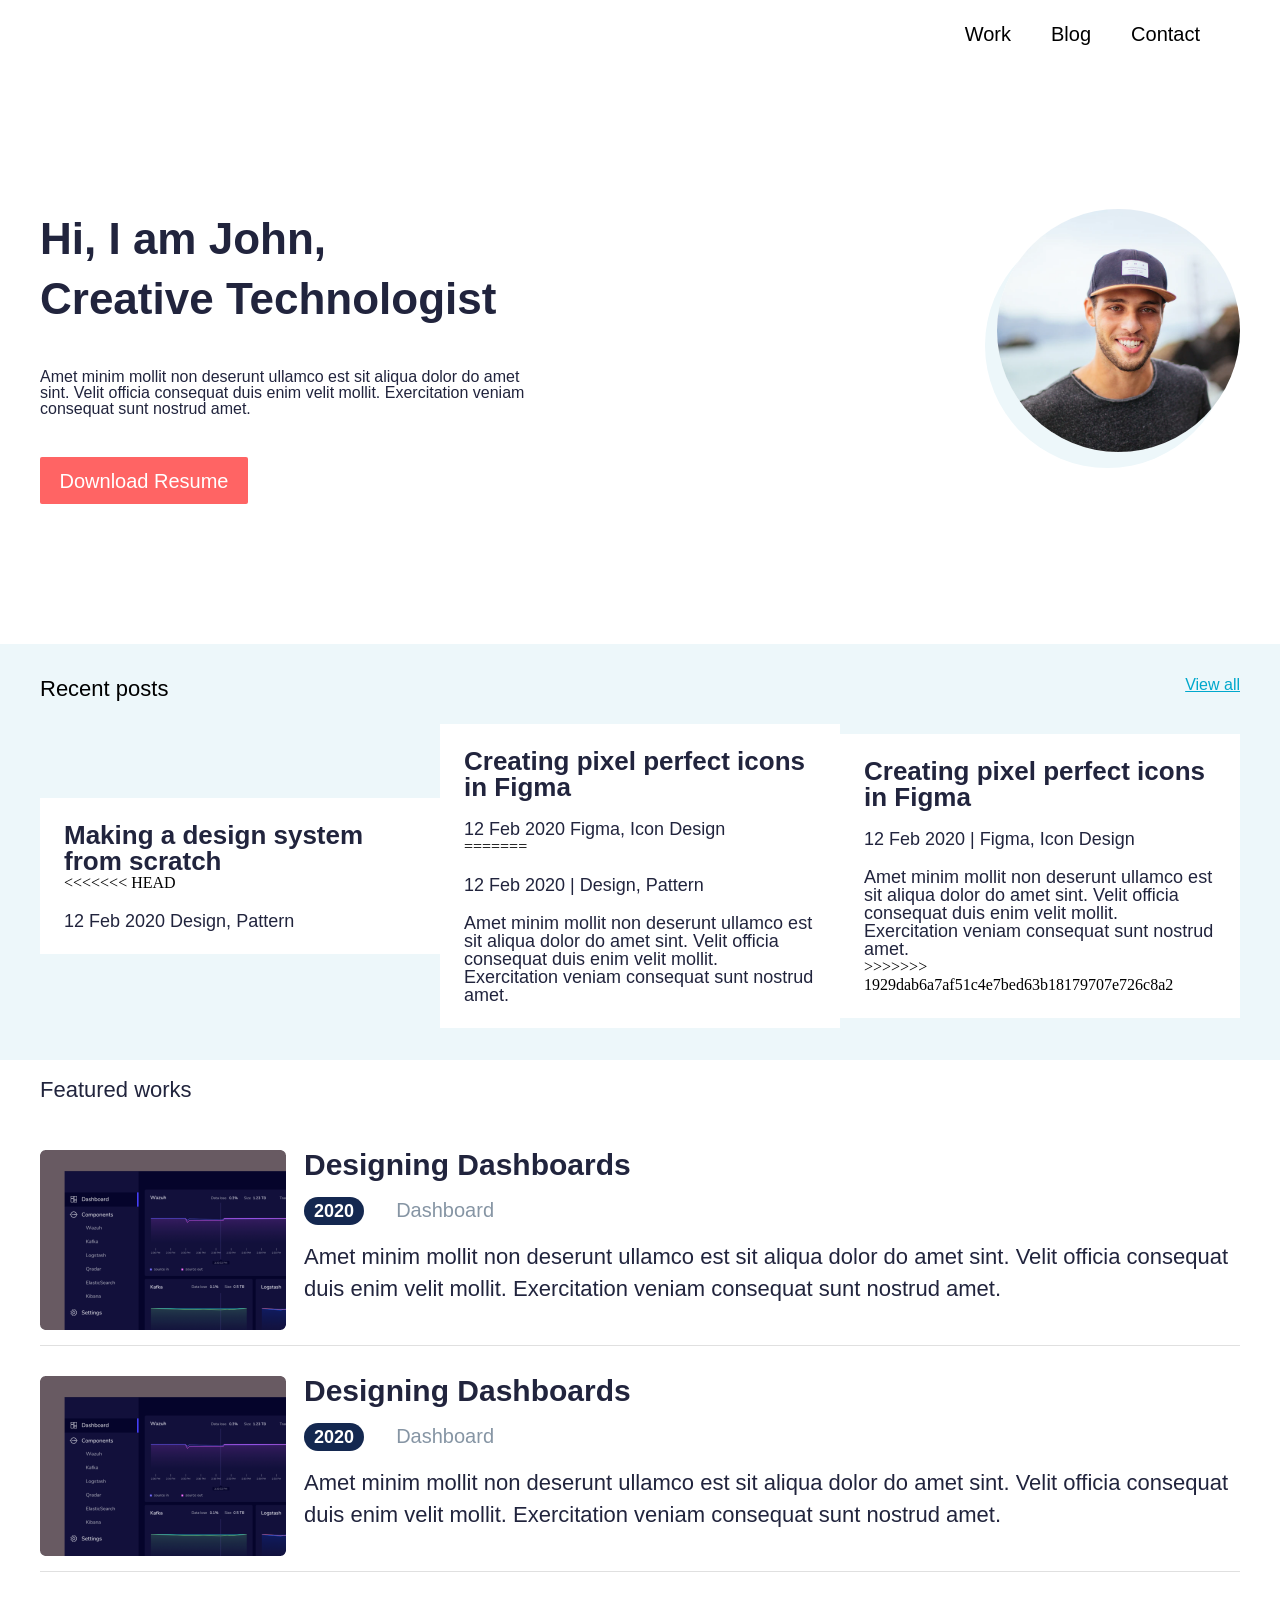
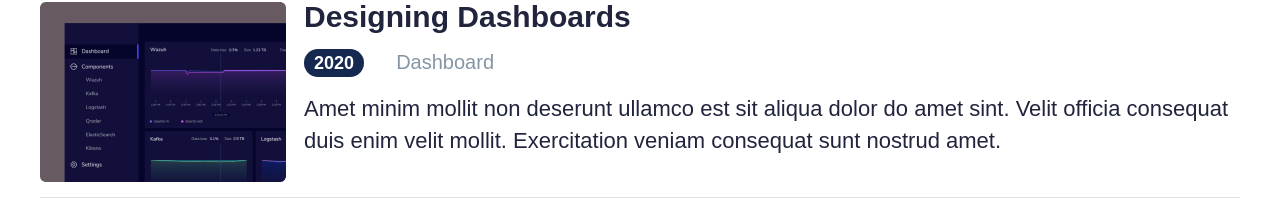
==== commit b3a3a415: "Merge d1f14871c527ab29bc9dde1f9e14b153fa80290f into 0f3ce9bcc1819eacad0ac85c9a5b77abc8d1c176" ====
--- a/index.html
+++ b/index.html
@@ -41,6 +41,14 @@
             <div class="resent-posts_items">
                 <div class="resent-posts_item">
                     <h3>Making a design system from scratch</h3>
+<<<<<<< HEAD
+                    <p>12 Feb 2020 <span></span> Design, Pattern</p>
+                </div>
+                <div class="resent-posts_item">
+                    <h3>Creating pixel perfect icons in Figma</h3>
+                    <p></p>
+                    <p>12 Feb 2020 <span> Figma, Icon Design</span></p>
+=======
                     <p>12 Feb 2020 <span>|</span> Design, Pattern</p>
                     <p>Amet minim mollit non deserunt ullamco est sit aliqua dolor do amet sint. Velit officia consequat duis enim velit mollit. Exercitation veniam consequat sunt nostrud amet.</p>
                 </div>
@@ -48,6 +56,7 @@
                     <h3>Creating pixel perfect icons in Figma</h3>
                     <p>12 Feb 2020 <span>|</span> Figma, Icon Design</p>
                     <p>Amet minim mollit non deserunt ullamco est sit aliqua dolor do amet sint. Velit officia consequat duis enim velit mollit. Exercitation veniam consequat sunt nostrud amet.</p>
+>>>>>>> 1929dab6a7af51c4e7bed63b18179707e726c8a2
                 </div>
             </div>
         </div>
--- a/index.css
+++ b/index.css
@@ -125,6 +125,16 @@
     justify-content: space-between;
     align-items: center;
     margin-top: 22px;
+<<<<<<< HEAD
+}
+
+.resent-posts_item {
+    background-color: #FFFFFF;
+    padding: 24px;
+    width: 50%;
+}
+
+=======
     gap: 20px;
 }
 
@@ -152,6 +162,7 @@
     color: #21243D;
     margin-top: 20px;
 }
+>>>>>>> 1929dab6a7af51c4e7bed63b18179707e726c8a2
 
 .works {
     margin: 15px auto;
